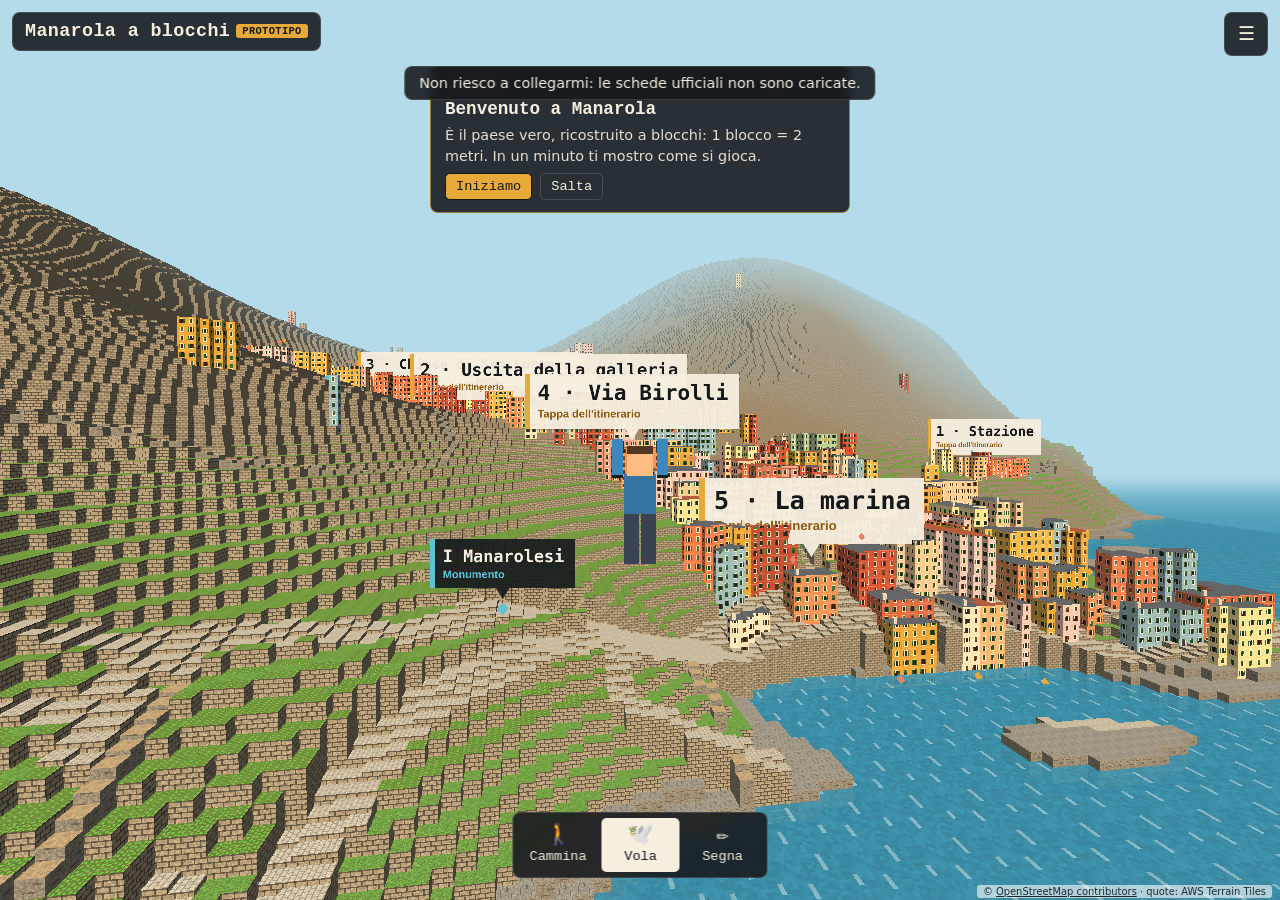
==== index.html @ 67f4bfaf "Editor facciate, terza persona, tutorial guidato e schema Supabase Co-Authored-By: Claude Opus 5.5 <" ====
<!doctype html>
<html lang="it">
<head>
<meta charset="utf-8">
<meta name="viewport" content="width=device-width,initial-scale=1,viewport-fit=cover">
<meta http-equiv="Content-Security-Policy" content="default-src 'none'; script-src 'self'; style-src 'self' https://fonts.googleapis.com; font-src https://fonts.gstatic.com; img-src 'self' data: blob:; connect-src 'self' https://jammrsiqgddxihxhhkbt.supabase.co wss://jammrsiqgddxihxhhkbt.supabase.co; worker-src 'none'; object-src 'none'; base-uri 'none'; form-action 'none'; upgrade-insecure-requests">
<meta name="referrer" content="strict-origin-when-cross-origin">
<title>Manarola a Blocchi</title>
<link rel="stylesheet" href="https://fonts.googleapis.com/css2?family=Pixelify+Sans:wght@500;700&family=DM+Sans:wght@400;600&display=swap">
<link rel="stylesheet" href="style.css">
</head>
<body>
<canvas id="c"></canvas>
<div id="load">Costruisco Manarola…</div>
<div class="hud">
  <div class="brand pane"><h1>Manarola a blocchi<span class="tag">PROTOTIPO</span></h1></div>
  <button id="bMenu" class="pane round" aria-expanded="false" aria-controls="menu" aria-label="Apri il menu">☰</button>
</div>
<nav id="menu" class="pane" hidden aria-label="Menu">
  <h2>Il giro di Manarola</h2>
  <ol id="rList"></ol>
  <h2>Mostra sulla mappa</h2>
  <div class="chips" role="group" aria-label="Mostra sulla mappa">
    <button data-cat="sleep" aria-pressed="true"><span class="dot sleep"></span>Dormire</button>
    <button data-cat="eat" aria-pressed="true"><span class="dot eat"></span>Mangiare</button>
    <button data-cat="shop" aria-pressed="false"><span class="dot shop"></span>Negozi</button>
    <button data-cat="see" aria-pressed="true"><span class="dot see"></span>Da vedere</button>
  </div>
  <h2>Vista</h2>
  <div class="chips"><button id="bView" aria-pressed="true">Personaggio visibile</button></div>
  <div class="menu-foot"><button id="bTut" class="ghost">Rivedi il tutorial</button><a href="privacy.html">Privacy</a></div>
</nav>
<section id="coach" class="pane" hidden aria-live="polite">
  <div class="top"><span class="k" id="tK"></span><span class="dots" id="tDots" aria-hidden="true"></span></div>
  <h2 id="tT"></h2>
  <p id="tP"></p>
  <div class="row" id="tR"></div>
</section>
<section id="card" class="pane" hidden aria-live="polite">
  <div class="top"><span class="k" id="cK"></span><button id="cX" aria-label="Chiudi scheda">✕</button></div>
  <h2 id="cT"></h2>
  <p id="cP"></p>
  <div class="row" id="cR"></div>
</section>
<aside id="ed" class="pane" hidden aria-live="polite" aria-label="Segna le facciate"></aside>
<div id="toast" class="pane" hidden role="status"></div>
<div id="joy" aria-hidden="true"><div id="knob"></div></div>
<div id="updown"><button class="pane" id="bUp" aria-label="Sali">▲</button><button class="pane" id="bDn" aria-label="Scendi">▼</button></div>
<nav id="bar" class="pane" aria-label="Modalità">
  <button id="mWalk" aria-pressed="false"><span class="ic" aria-hidden="true">🚶</span>Cammina</button>
  <button id="mFly" aria-pressed="true"><span class="ic" aria-hidden="true">🕊️</span>Vola</button>
  <button id="bEdit" aria-pressed="false"><span class="ic" aria-hidden="true">✏️</span>Segna</button>
</nav>
<div id="attr">© <a href="https://www.openstreetmap.org/copyright" target="_blank" rel="noopener noreferrer">OpenStreetMap contributors</a> · quote: AWS Terrain Tiles</div>

<script src="vendor/three-r128.min.js"></script>
<script src="vendor/supabase-2.45.4.js"></script>
<script src="config.js"></script>
<script src="app.js"></script>
<script src="editor.js"></script>
</body>
</html>
---- style.css ----
/* Layout: mondo 3D a tutto schermo, in alto nome e menu, in basso una barra con le tre modalita'; tutorial in alto, schede sopra la barra, editor a destra (in basso su telefono). Look unico, non segue il tema. */
:root{
  --ink:#16191c; --panel:rgba(22,25,28,.88); --line:rgba(255,255,255,.14);
  --paper:#f6efe0; --muted:#b9b2a3; --ochre:#e6a93a; --ok:#7cc47a; --ko:#e2826b;
  --sleep:#e6a93a; --eat:#e2826b; --shop:#b48cd8; --see:#5fc1d6;
  --display:"Pixelify Sans","Courier New",monospace; --body:"DM Sans",system-ui,-apple-system,sans-serif;
  color-scheme:dark;
}
[hidden]{display:none!important}
html,body{height:100%}
body{background:#a9d3e6;color:var(--paper);font-family:var(--body);overflow:hidden;margin:0}
#c{position:fixed;inset:0;width:100%;height:100%;display:block;touch-action:none}
.hud{position:fixed;top:calc(env(safe-area-inset-top,0px) + 12px);left:max(12px,env(safe-area-inset-left,0px));right:max(12px,env(safe-area-inset-right,0px));display:flex;flex-wrap:wrap;gap:8px;align-items:flex-start;justify-content:space-between;pointer-events:none}
.hud>*{pointer-events:auto}
.pane{background:var(--panel);border:1px solid var(--line);border-radius:8px;backdrop-filter:blur(6px)}
.brand{padding:8px 12px}
.brand h1{font-family:var(--display);font-size:1.15rem;margin:0;letter-spacing:.02em}
.tag{font-family:var(--display);font-size:.65rem;background:var(--ochre);color:var(--ink);padding:1px 6px;border-radius:3px;margin-left:6px;vertical-align:2px}
button{font-family:var(--display);font-size:.85rem;color:var(--paper);background:transparent;border:1px solid transparent;border-radius:5px;padding:5px 10px;cursor:pointer;transition:background .15s,color .15s,transform .1s}
button:active{transform:scale(.96)}
button[aria-pressed="true"]{background:var(--paper);color:var(--ink)}
button:focus-visible,input:focus-visible,select:focus-visible,textarea:focus-visible{outline:2px solid var(--ochre);outline-offset:2px}
button:disabled{opacity:.5;cursor:default}
.round{width:44px;height:44px;padding:0;font-size:1.2rem;display:grid;place-items:center}
.chips{display:flex;flex-wrap:wrap;gap:5px}
.chips button{border-color:var(--line)}
.chips button[aria-pressed="false"]{color:var(--muted);text-decoration:line-through}
.dot{display:inline-block;width:8px;height:8px;border-radius:2px;margin-right:5px}
.dot.sleep{background:var(--sleep)}.dot.eat{background:var(--eat)}.dot.shop{background:var(--shop)}.dot.see{background:var(--see)}
.act{background:var(--ochre);color:var(--ink);border-color:var(--ink)}
.ghost{border-color:var(--line)}
.k{font-size:.72rem;letter-spacing:.08em;text-transform:uppercase;color:var(--ochre)}

/* menu a scomparsa */
#menu{position:fixed;top:calc(env(safe-area-inset-top,0px) + 66px);right:max(12px,env(safe-area-inset-right,0px));width:min(300px,calc(100% - 24px));max-height:calc(100% - 170px);overflow:auto;padding:12px;display:flex;flex-direction:column;gap:8px;z-index:4;box-sizing:border-box}
#menu h2{font-family:var(--display);font-size:.95rem;margin:4px 0 0}
#menu ol{list-style:none;margin:0;padding:0;display:flex;flex-direction:column;gap:2px}
#menu li button{width:100%;text-align:left;display:flex;gap:8px;align-items:baseline;font-family:var(--body);font-size:.9rem;padding:7px 6px}
#menu li button:hover{background:rgba(255,255,255,.08)}
#menu .n{font-family:var(--display);color:var(--ochre);min-width:1.2em}
.menu-foot{display:flex;justify-content:space-between;align-items:center;gap:8px;border-top:1px solid var(--line);padding-top:8px}
.menu-foot a{color:var(--muted);font-size:.8rem}

/* barra in basso: le tre cose che si fanno */
#bar{position:fixed;left:50%;transform:translateX(-50%);bottom:calc(env(safe-area-inset-bottom,0px) + 22px);display:flex;gap:4px;padding:5px;z-index:2}
#bar button{display:flex;flex-direction:column;align-items:center;gap:2px;min-width:78px;padding:7px 10px;font-size:.85rem}
#bar .ic{font-size:1.3rem;line-height:1}
#bar #bEdit[aria-pressed="true"]{background:var(--ochre);color:var(--ink)}
#bar button.glow{animation:glow 1.2s ease-in-out infinite}
@keyframes glow{50%{box-shadow:0 0 0 4px rgba(230,169,58,.65)}}

/* schede: tutorial in alto, locali in basso sopra la barra */
#coach,#card{position:fixed;left:50%;transform:translateX(-50%);width:min(420px,calc(100% - 24px));box-sizing:border-box;padding:12px 14px;display:flex;flex-direction:column;gap:6px}
#coach{top:calc(env(safe-area-inset-top,0px) + 66px);z-index:3;border-color:rgba(230,169,58,.6)}
#card{bottom:calc(env(safe-area-inset-bottom,0px) + 100px)}
#coach .top,#card .top{display:flex;align-items:center;gap:8px}
#coach h2,#card h2{font-family:var(--display);font-size:1.1rem;margin:0;text-wrap:balance}
#coach p,#card p{margin:0;font-size:.9rem;line-height:1.45;color:#e4ddcf}
#coach .row,#card .row{display:flex;gap:8px;align-items:center;flex-wrap:wrap}
.dots{margin-left:auto;display:flex;gap:4px}
.dots i{width:7px;height:7px;border-radius:2px;background:var(--line)}
.dots i.on{background:var(--ochre)}
#cX,#eX{margin-left:auto;color:var(--muted);padding:2px 8px}
#attr{position:fixed;right:max(8px,env(safe-area-inset-right,0px));bottom:calc(env(safe-area-inset-bottom,0px) + 2px);font-size:.62rem;color:#1f2a2c;background:rgba(255,255,255,.6);padding:1px 6px;border-radius:3px}
#attr a{color:inherit}
#joy{position:fixed;left:calc(max(16px,env(safe-area-inset-left,0px)) + 4px);bottom:calc(env(safe-area-inset-bottom,0px) + 104px);width:110px;height:110px;border-radius:50%;background:rgba(22,25,28,.45);border:1px solid var(--line);touch-action:none}
#knob{position:absolute;left:35px;top:35px;width:40px;height:40px;border-radius:50%;background:rgba(246,239,224,.85)}
#updown{position:fixed;right:calc(max(16px,env(safe-area-inset-right,0px)) + 4px);bottom:calc(env(safe-area-inset-bottom,0px) + 110px);display:flex;flex-direction:column;gap:8px}
#updown button{width:48px;height:48px;font-size:1.1rem;touch-action:none}
#load{position:fixed;inset:0;display:grid;place-items:center;background:#a9d3e6;color:var(--ink);font-family:var(--display);font-size:1.2rem}
#toast{position:fixed;left:50%;transform:translateX(-50%);top:calc(env(safe-area-inset-top,0px) + 66px);padding:8px 14px;font-size:.9rem;z-index:5;max-width:calc(100% - 32px)}

/* ---------- editor ---------- */
#ed{position:fixed;right:max(12px,env(safe-area-inset-right,0px));top:calc(env(safe-area-inset-top,0px) + 120px);max-height:calc(100% - 140px - env(safe-area-inset-top,0px) - env(safe-area-inset-bottom,0px));box-sizing:border-box;width:min(360px,calc(100% - 24px));padding:12px 14px;display:flex;flex-direction:column;gap:10px;overflow:auto;z-index:3}
#ed .top{display:flex;align-items:center;gap:8px}
#ed .k{font-size:.72rem;letter-spacing:.08em;text-transform:uppercase;color:var(--ochre)}
#ed h2{font-family:var(--display);font-size:1.15rem;margin:0}
#ed p{margin:0;font-size:.88rem;line-height:1.45;color:#e4ddcf}
#ed .small{font-size:.78rem;color:var(--muted)}
#ed label{display:flex;flex-direction:column;gap:4px;font-size:.85rem}
#ed input,#ed select,#ed textarea{font:inherit;font-size:16px;color:var(--paper);background:rgba(255,255,255,.07);border:1px solid var(--line);border-radius:6px;padding:8px}
#ed textarea{min-height:64px;resize:vertical}
#ed .check{flex-direction:row;align-items:flex-start;gap:8px}
#ed .check input{margin-top:3px}
#ed a{color:var(--ochre)}
.field{display:flex;flex-direction:column;gap:6px;border-top:1px solid var(--line);padding-top:8px}
.field .h{display:flex;justify-content:space-between;gap:8px;align-items:baseline;font-size:.88rem}
.field .h b{font-weight:600}
.field .st{font-size:.72rem;color:var(--muted);text-align:right;white-space:pre-line}
.opts{display:flex;flex-wrap:wrap;gap:5px}
.opts button{font-family:var(--body);font-size:.8rem;border-color:var(--line);padding:5px 8px}
.opts button[aria-pressed="true"]{background:var(--ochre);color:var(--ink);border-color:var(--ochre)}
.opts .sw{width:30px;height:30px;padding:0;border:2px solid rgba(255,255,255,.25)}
.opts .sw[aria-pressed="true"]{border-color:var(--paper);box-shadow:0 0 0 2px var(--ochre)}
.rowb{display:flex;gap:8px;flex-wrap:wrap;align-items:center}
.msg{font-size:.85rem;padding:6px 8px;border-radius:6px;background:rgba(255,255,255,.06)}
.msg.ok{color:var(--ok)}.msg.ko{color:var(--ko)}
.badge{font-family:var(--display);font-size:.7rem;background:var(--paper);color:var(--ink);padding:1px 6px;border-radius:3px}

@media (max-width:640px){
  .brand h1{font-size:1rem}
  #ed{top:auto;left:8px;right:8px;width:auto;max-height:62vh;bottom:calc(env(safe-area-inset-bottom,0px) + 8px)}
}
@media (pointer:fine){ #joy{display:none} #updown{display:none} }
@media (pointer:coarse){ body.edopen #joy, body.edopen #updown, body.edopen #bar{display:none} #card{bottom:auto;top:calc(env(safe-area-inset-top,0px) + 66px)} }
body.editing #card{display:none}
@media (prefers-reduced-motion:reduce){*{transition:none!important;animation:none!important}}
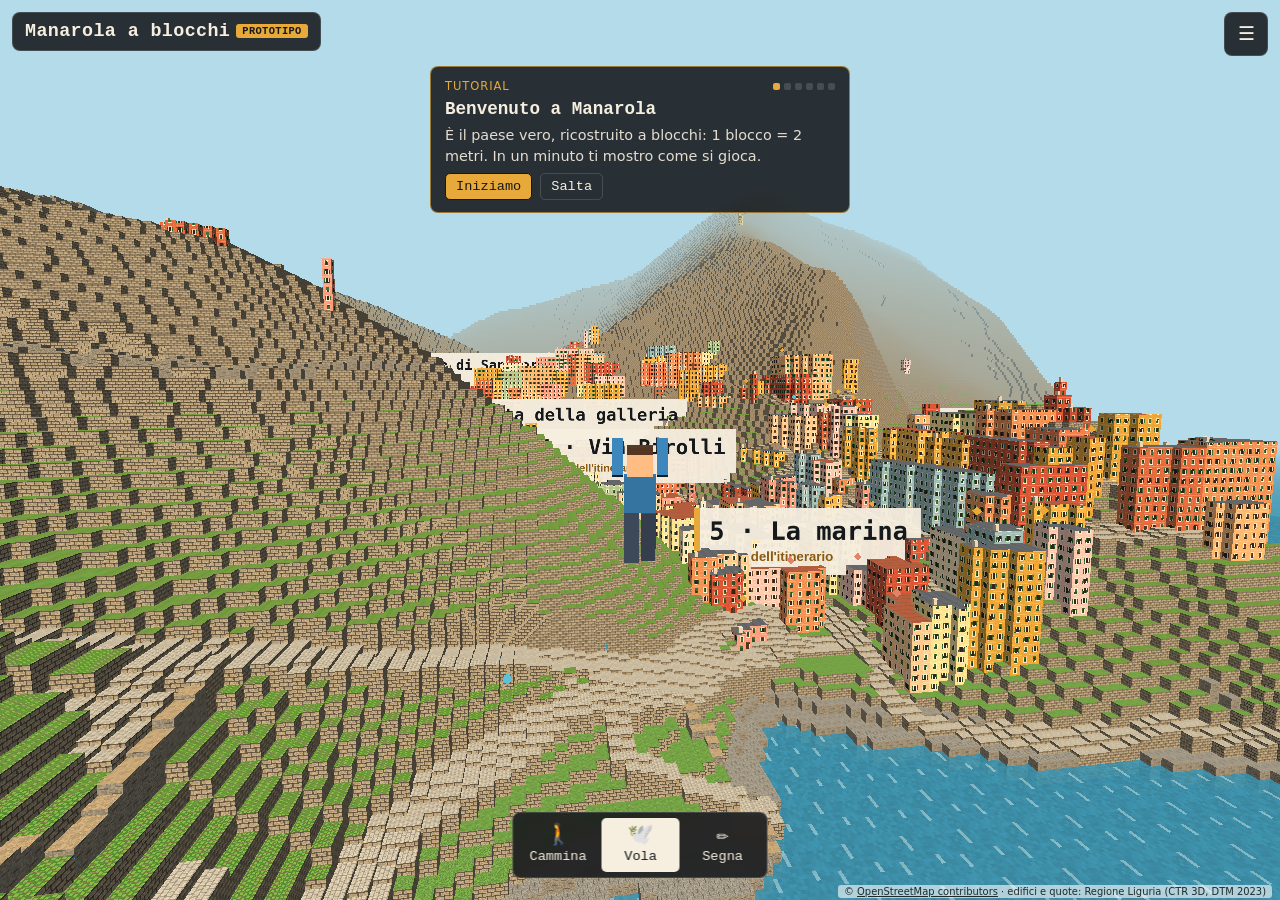
==== commit 6a0531ba: "Manarola con i dati della Regione, crediti aggiornati Co-Authored-By: Claude Opus 5.5 <noreply@anthr" ====
--- a/index.html
+++ b/index.html
@@ -51,7 +51,7 @@
   <button id="mFly" aria-pressed="true"><span class="ic" aria-hidden="true">🕊️</span>Vola</button>
   <button id="bEdit" aria-pressed="false"><span class="ic" aria-hidden="true">✏️</span>Segna</button>
 </nav>
-<div id="attr">© <a href="https://www.openstreetmap.org/copyright" target="_blank" rel="noopener noreferrer">OpenStreetMap contributors</a> · quote: AWS Terrain Tiles</div>
+<div id="attr">© <a href="https://www.openstreetmap.org/copyright" target="_blank" rel="noopener noreferrer">OpenStreetMap contributors</a> · edifici e quote: Regione Liguria (CTR 3D, DTM 2023)</div>
 
 <script src="vendor/three-r128.min.js"></script>
 <script src="vendor/supabase-2.45.4.js"></script>
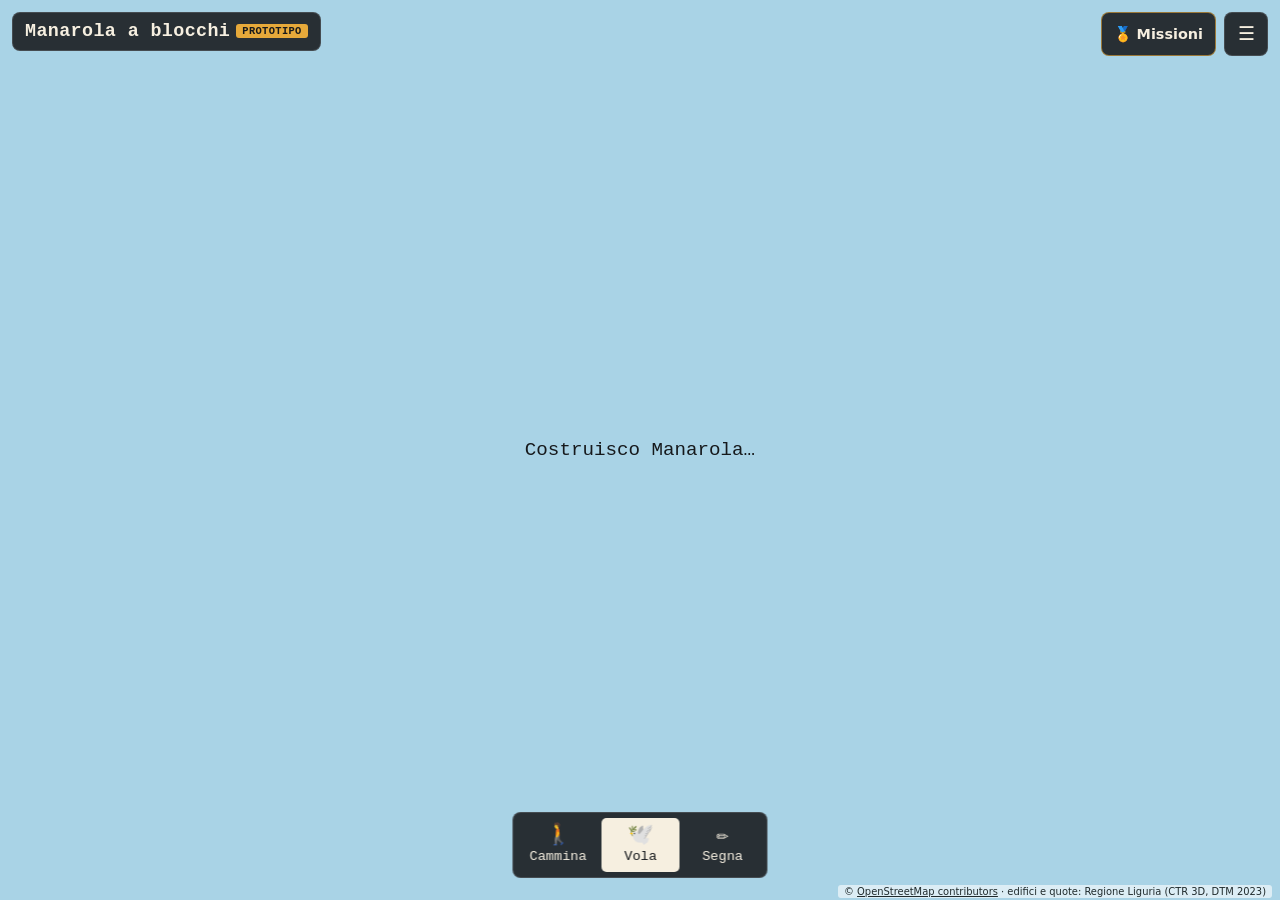
==== commit a47dfe08: "Pagina Missioni collegata dal mondo, README, case fino alla 227 Co-Authored-By: Claude Opus 5.5 <nor" ====
--- a/index.html
+++ b/index.html
@@ -14,7 +14,8 @@
 <div id="load">Costruisco Manarola…</div>
 <div class="hud">
   <div class="brand pane"><h1>Manarola a blocchi<span class="tag">PROTOTIPO</span></h1></div>
-  <button id="bMenu" class="pane round" aria-expanded="false" aria-controls="menu" aria-label="Apri il menu">☰</button>
+  <div class="hud-r"><a id="bMis" class="pane" href="missioni.html">🏅 Missioni</a>
+<button id="bMenu" class="pane round" aria-expanded="false" aria-controls="menu" aria-label="Apri il menu">☰</button></div>
 </div>
 <nav id="menu" class="pane" hidden aria-label="Menu">
   <h2>Il giro di Manarola</h2>
--- a/style.css
+++ b/style.css
@@ -38,6 +38,8 @@
 #menu li button{width:100%;text-align:left;display:flex;gap:8px;align-items:baseline;font-family:var(--body);font-size:.9rem;padding:7px 6px}
 #menu li button:hover{background:rgba(255,255,255,.08)}
 #menu .n{font-family:var(--display);color:var(--ochre);min-width:1.2em}
+.hud-r{display:flex;gap:8px;align-items:center}
+#bMis{display:flex;white-space:nowrap;flex-direction:row;gap:4px;align-items:center;height:44px;box-sizing:border-box;padding:0 12px;color:var(--paper);text-decoration:none;font-weight:600;font-size:.9rem;border-color:rgba(230,169,58,.6)}
 .menu-foot{display:flex;justify-content:space-between;align-items:center;gap:8px;border-top:1px solid var(--line);padding-top:8px}
 .menu-foot a{color:var(--muted);font-size:.8rem}
 
@@ -98,6 +100,7 @@
 .badge{font-family:var(--display);font-size:.7rem;background:var(--paper);color:var(--ink);padding:1px 6px;border-radius:3px}
 
 @media (max-width:640px){
+  .hud{flex-wrap:nowrap} .brand .tag{display:none} .brand{padding:8px 10px;min-width:0} .brand h1{white-space:nowrap;overflow:hidden;text-overflow:ellipsis} #bMis{padding:0 10px}
   .brand h1{font-size:1rem}
   #ed{top:auto;left:8px;right:8px;width:auto;max-height:62vh;bottom:calc(env(safe-area-inset-bottom,0px) + 8px)}
 }
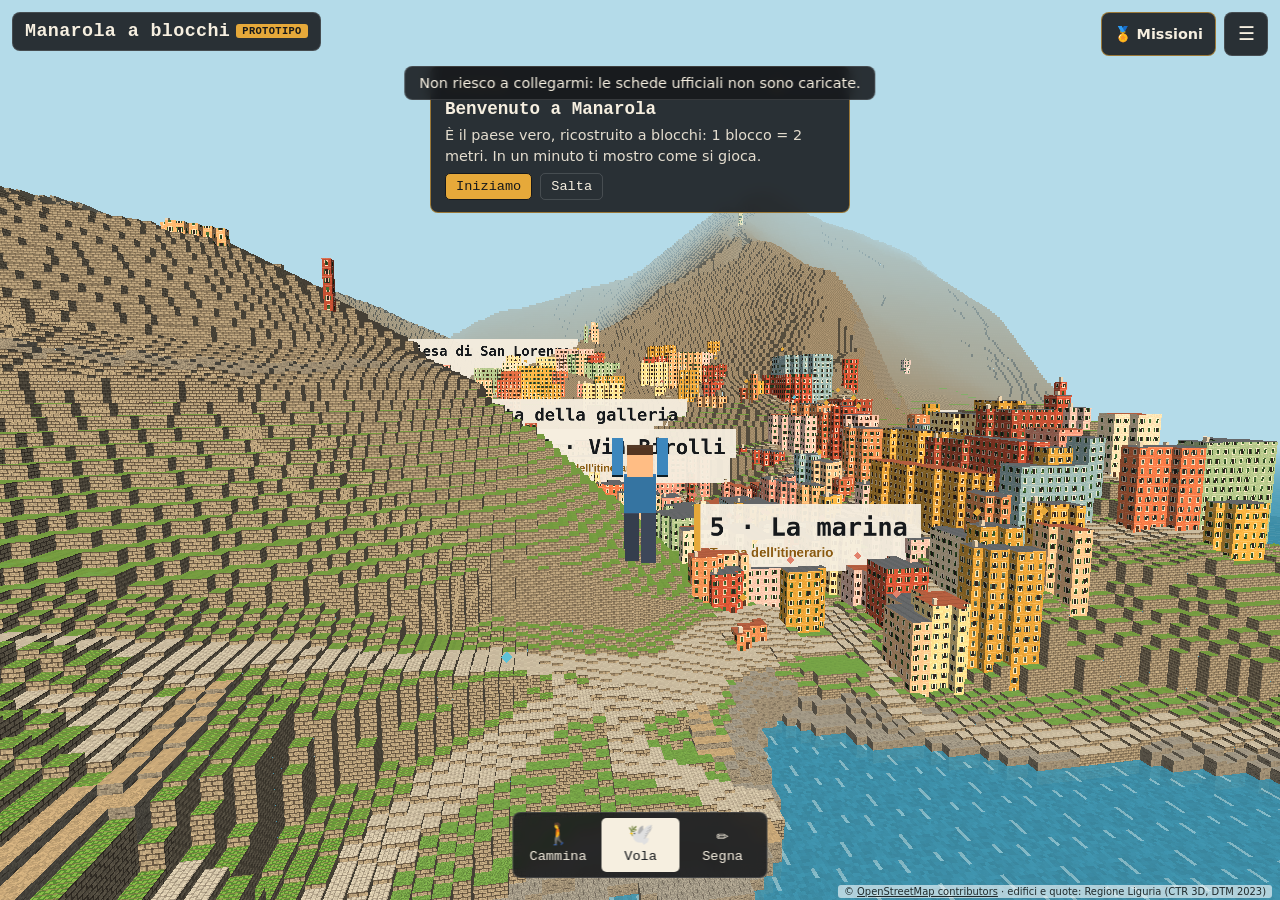
==== commit 61878e1f: "Sei borghi: scelta del borgo nel menu e dati reali della Regione Co-Authored-By: Claude Opus 5.5 <no" ====
--- a/index.html
+++ b/index.html
@@ -11,14 +11,14 @@
 </head>
 <body>
 <canvas id="c"></canvas>
-<div id="load">Costruisco Manarola…</div>
+<div id="load">Costruisco il borgo…</div>
 <div class="hud">
-  <div class="brand pane"><h1>Manarola a blocchi<span class="tag">PROTOTIPO</span></h1></div>
+  <div class="brand pane"><h1><span id="nomeBorgo">Manarola</span> a blocchi<span class="tag">PROTOTIPO</span></h1></div>
   <div class="hud-r"><a id="bMis" class="pane" href="missioni.html">🏅 Missioni</a>
 <button id="bMenu" class="pane round" aria-expanded="false" aria-controls="menu" aria-label="Apri il menu">☰</button></div>
 </div>
 <nav id="menu" class="pane" hidden aria-label="Menu">
-  <h2>Il giro di Manarola</h2>
+  <h2 id="giro">Il giro del borgo</h2>
   <ol id="rList"></ol>
   <h2>Mostra sulla mappa</h2>
   <div class="chips" role="group" aria-label="Mostra sulla mappa">
@@ -27,6 +27,8 @@
     <button data-cat="shop" aria-pressed="false"><span class="dot shop"></span>Negozi</button>
     <button data-cat="see" aria-pressed="true"><span class="dot see"></span>Da vedere</button>
   </div>
+  <h2>Cambia borgo</h2>
+  <div class="chips" id="borghi"></div>
   <h2>Vista</h2>
   <div class="chips"><button id="bView" aria-pressed="true">Personaggio visibile</button></div>
   <div class="menu-foot"><button id="bTut" class="ghost">Rivedi il tutorial</button><a href="privacy.html">Privacy</a></div>
--- a/style.css
+++ b/style.css
@@ -25,6 +25,8 @@
 .chips{display:flex;flex-wrap:wrap;gap:5px}
 .chips button{border-color:var(--line)}
 .chips button[aria-pressed="false"]{color:var(--muted);text-decoration:line-through}
+.chips a.chip{font-family:var(--display);font-size:.85rem;color:var(--paper);text-decoration:none;border:1px solid var(--line);border-radius:5px;padding:5px 10px}
+.chips a.chip[aria-current="page"]{background:var(--ochre);color:var(--ink);border-color:var(--ochre)}
 .dot{display:inline-block;width:8px;height:8px;border-radius:2px;margin-right:5px}
 .dot.sleep{background:var(--sleep)}.dot.eat{background:var(--eat)}.dot.shop{background:var(--shop)}.dot.see{background:var(--see)}
 .act{background:var(--ochre);color:var(--ink);border-color:var(--ink)}
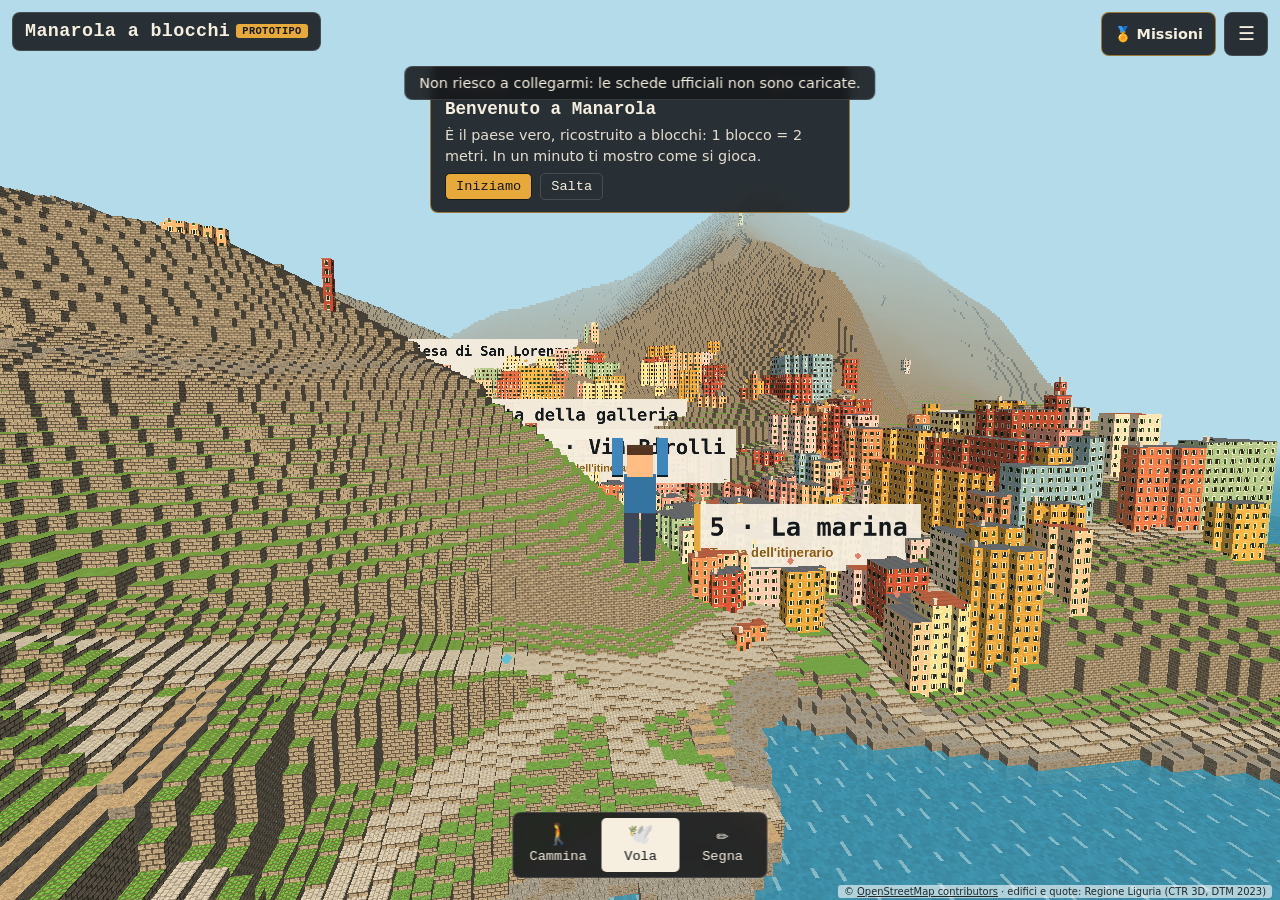
==== commit aa4a80b0: "Versione nei file del sito, così i browser prendono subito gli aggiornamenti Co-Authored-By: Claude " ====
--- a/index.html
+++ b/index.html
@@ -7,7 +7,7 @@
 <meta name="referrer" content="strict-origin-when-cross-origin">
 <title>Manarola a Blocchi</title>
 <link rel="stylesheet" href="https://fonts.googleapis.com/css2?family=Pixelify+Sans:wght@500;700&family=DM+Sans:wght@400;600&display=swap">
-<link rel="stylesheet" href="style.css">
+<link rel="stylesheet" href="style.css?v=2">
 </head>
 <body>
 <canvas id="c"></canvas>
@@ -58,8 +58,8 @@
 
 <script src="vendor/three-r128.min.js"></script>
 <script src="vendor/supabase-2.45.4.js"></script>
-<script src="config.js"></script>
-<script src="app.js"></script>
-<script src="editor.js"></script>
+<script src="config.js?v=2"></script>
+<script src="app.js?v=2"></script>
+<script src="editor.js?v=2"></script>
 </body>
 </html>
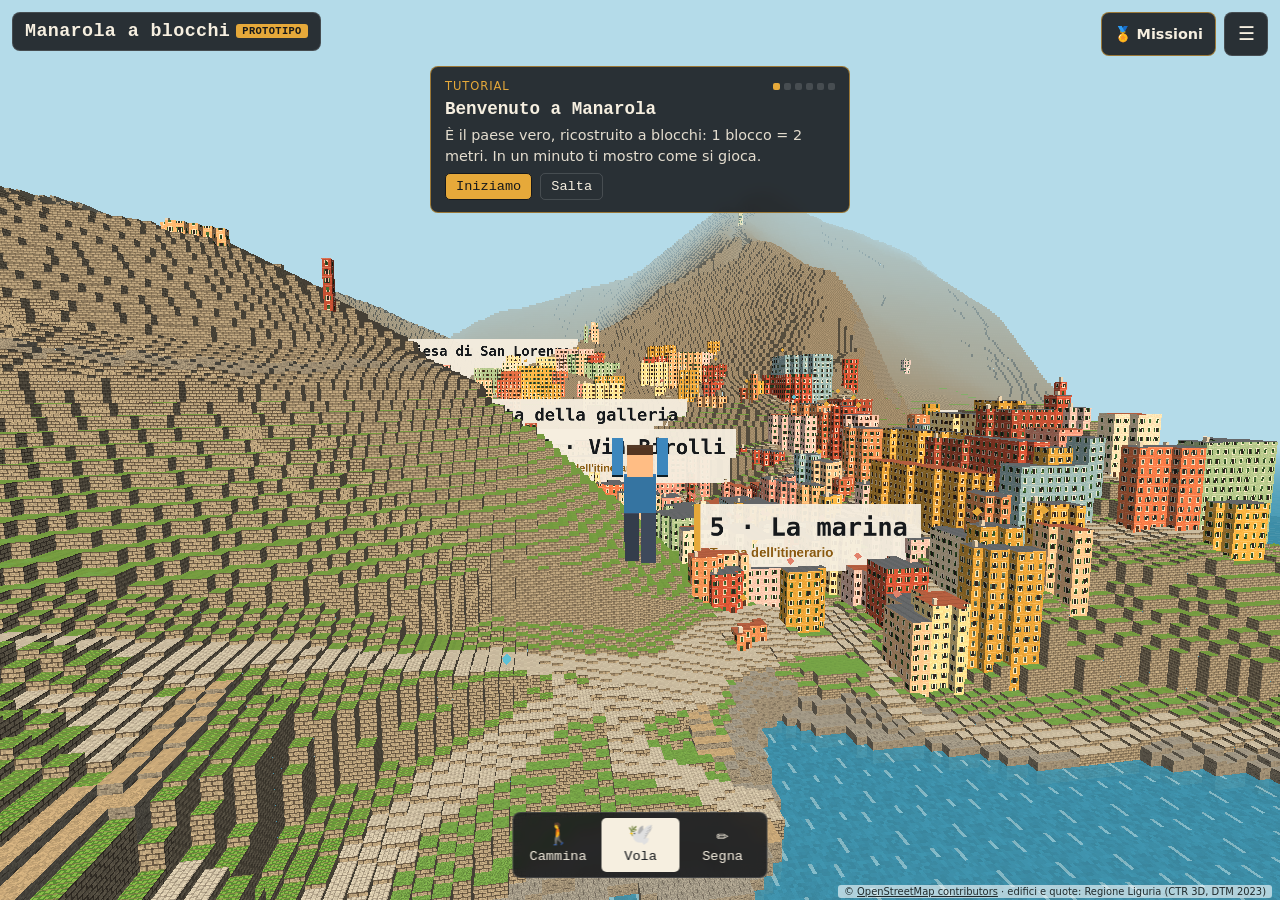
==== commit 8f3e2fe6: "Attività reali (nome e tipo, da OpenStreetMap) nella scheda delle case Co-Authored-By: Claude Opus 5" ====
--- a/index.html
+++ b/index.html
@@ -7,7 +7,7 @@
 <meta name="referrer" content="strict-origin-when-cross-origin">
 <title>Manarola a Blocchi</title>
 <link rel="stylesheet" href="https://fonts.googleapis.com/css2?family=Pixelify+Sans:wght@500;700&family=DM+Sans:wght@400;600&display=swap">
-<link rel="stylesheet" href="style.css?v=2">
+<link rel="stylesheet" href="style.css?v=3">
 </head>
 <body>
 <canvas id="c"></canvas>
@@ -58,8 +58,8 @@
 
 <script src="vendor/three-r128.min.js"></script>
 <script src="vendor/supabase-2.45.4.js"></script>
-<script src="config.js?v=2"></script>
-<script src="app.js?v=2"></script>
-<script src="editor.js?v=2"></script>
+<script src="config.js?v=3"></script>
+<script src="app.js?v=3"></script>
+<script src="editor.js?v=3"></script>
 </body>
 </html>
